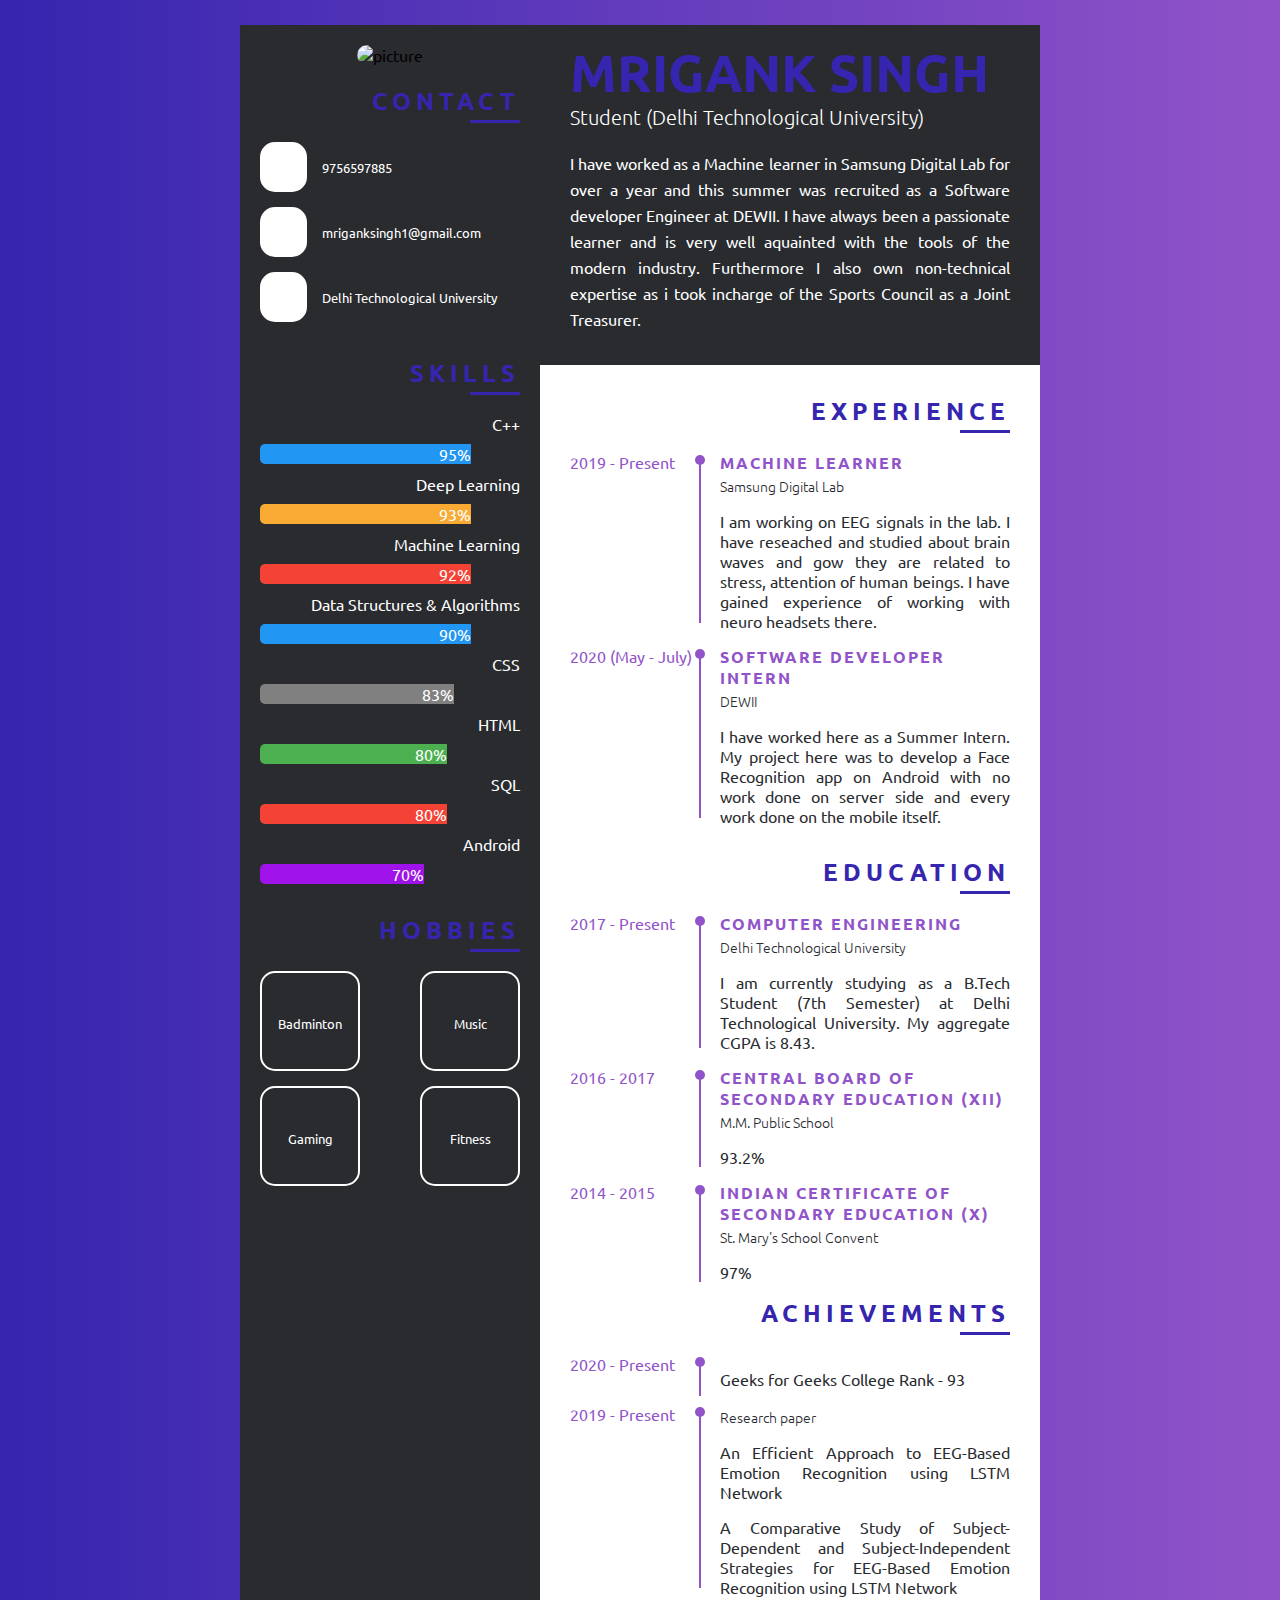
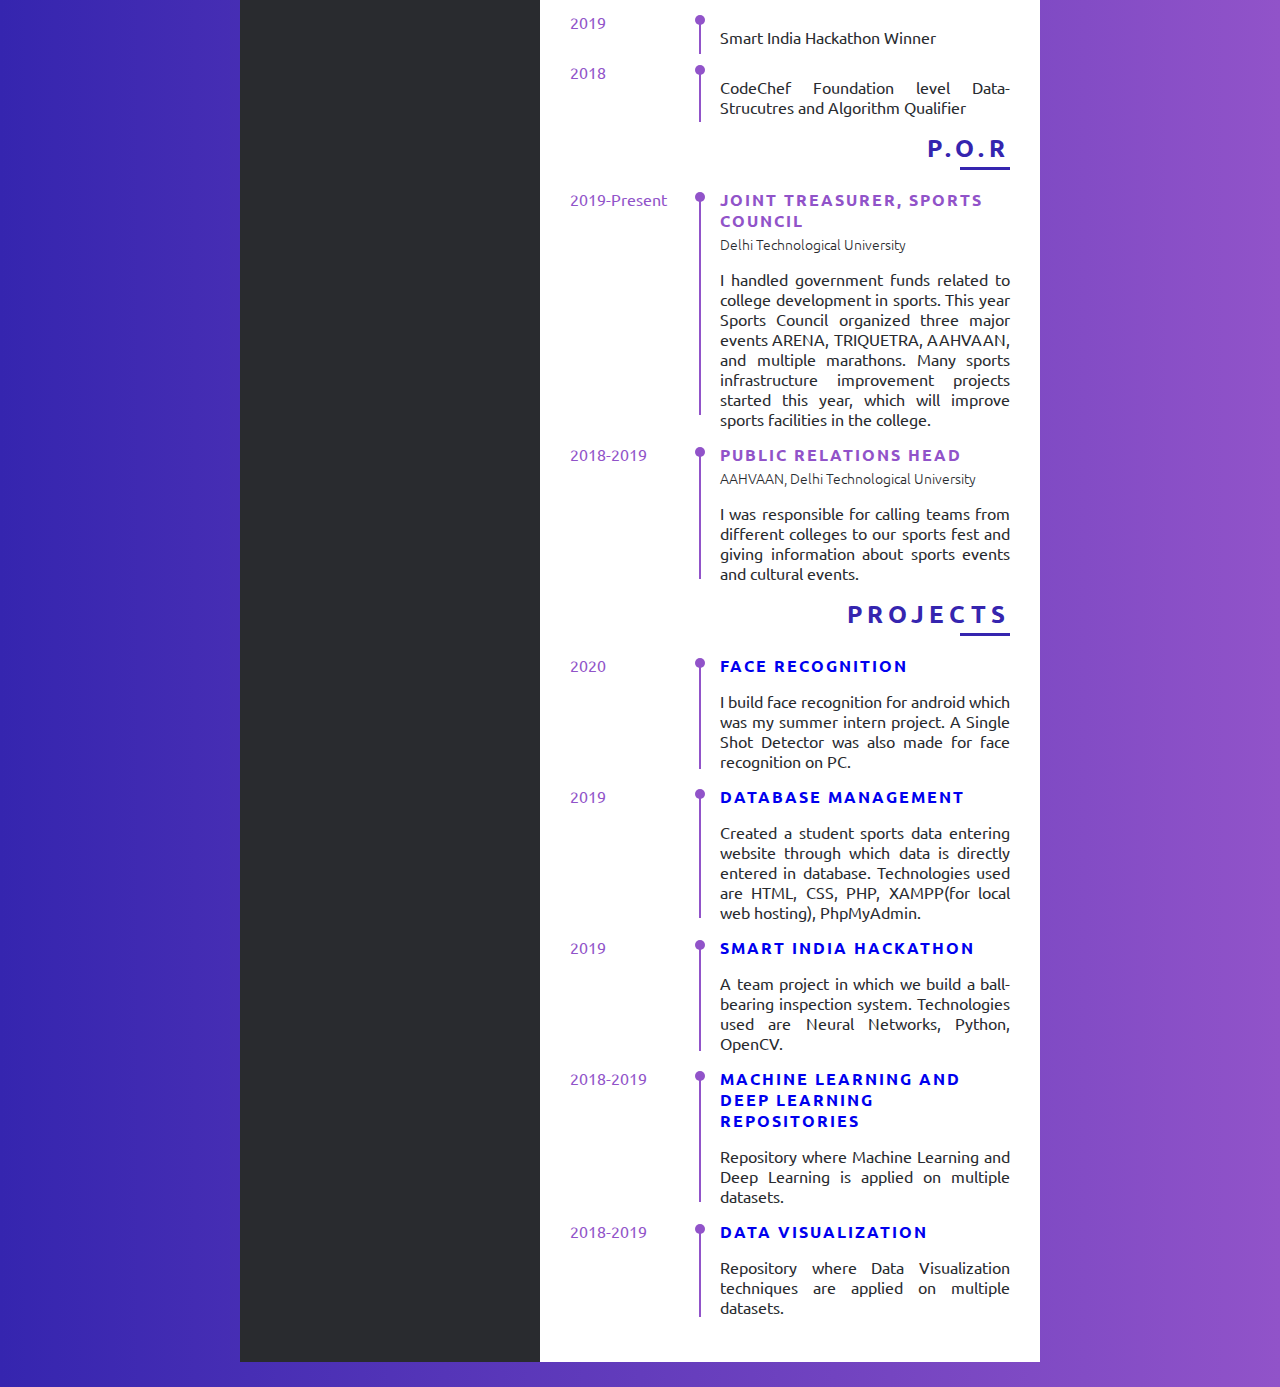
==== index.html @ e966a52c "change" ====
<!DOCTYPE html>
<html lang="en">
    <head>
        <meta charset="UTF-8">
        <title>Resume</title>
        <link rel="stylesheet" href="./css/styles.css">
        <script src="https://kit.fontawesome.com/b99e675b6e.js"></script>
    </head>
    <body>
        <div class="wrapper">
            <div class="resume">
                <div class="left">
                    <div class="img_holder">
                        <img src="images/pic.JPG" alt="picture">
                    </div>
                    <div class="contact_wrap pb">
                        <div class="title">
                            Contact
                        </div>
                        <div class="contact">
                            <ul>
                                <li>
                                    <div class="li_wrap">
                                        <div class="icon"><i class="fas fa-mobile-alt" aria-hidden="true"></i></div>
                                        <div class="text">9756597885</div>
                                    </div>
                                </li>
                                <li>
                                    <div class="li_wrap">
                                        <div class="icon"><i class="fas fa-envelope" aria-hidden="true"></i></div>
                                        <div class="text">mriganksingh1@gmail.com</div>
                                    </div>
                                </li>
                                <li>
                                    <div class="li_wrap">
                                        <div class="icon"><i class="fas fa-map-signs" aria-hidden="true"></i></div>
                                        <div class="text">Delhi Technological University</div>
                                    </div>
                                </li>
                            </ul>
                        </div>
                    </div>
                    <div class="skills_wrap pb">
                        <div class="title">
                            Skills
                        </div>
                        <div class="skills">
                            <p>C++</p>
                            <div class="container">
                                <div class="skills cpp">95%
                                </div>
                            </div>
                            <p>Deep Learning</p>
                            <div class="container">
                                <div class="skills dl">93%
                                </div>
                            </div>
                            <p>Machine Learning</p>
                            <div class="container">
                                <div class="skills ml">92%
                                </div>
                            </div>
                            <p>Data Structures & Algorithms</p>
                            <div class="container">
                                <div class="skills dsa">90%
                                </div>
                            </div>
                            <p>CSS</p>
                            <div class="container">
                                <div class="skills css">83%
                                </div>
                            </div>
                            <p>HTML</p>
                            <div class="container">
                                <div class="skills html">80%
                                </div>
                            </div>
                            <p>SQL</p>
                            <div class="container">
                                <div class="skills sql">80%
                                </div>
                            </div>
                            <p>Android</p>
                            <div class="container">
                                <div class="skills android">70%
                                </div>
                            </div>
                        </div>
                    </div>
                    <div class="hobbies_wrap pb">
                        <div class="title">
                            hobbies
                        </div>
                        <div class="hobbies">
                            <ul>
                                <li>
                                    <div class="li_wrap">
                                        <div class="icon"></div>
                                        <div class="text">Badminton</div>
                                    </div>
                                </li>
                                <li>
                                    <div class="li_wrap">
                                        <div class="icon"></div>
                                        <div class="text">Music</div>
                                    </div>
                                </li>
                                <li>
                                    <div class="li_wrap">
                                        <div class="icon"></div>
                                        <div class="text">Gaming</div>
                                    </div>
                                </li>
                                <li>
                                    <div class="li_wrap">
                                        <div class="icon"></div>
                                        <div class="text">Fitness</div>
                                    </div>
                                </li>
                            </ul>
                        </div>
                    </div>
                </div>
                <div class="right">
                    <div class="header">
                        <div class="name_role">
                            <div class="name">
                                Mrigank Singh
                            </div>
                            <div class="role">
                                Student (Delhi Technological University)
                            </div>
                        </div>
                        <div class="about">
                            I have worked as a Machine learner in Samsung Digital Lab for over a year and this summer was recruited as a Software developer Engineer at DEWII. I have always been a passionate learner and is very well aquainted with the tools of the modern industry. Furthermore I also own non-technical expertise as i took incharge of the Sports Council as a Joint Treasurer.
                        </div>
                    </div>
                    <div class="right_inner">
                        <div class="exp">
                            <div class="title">
                                experience
                            </div>
                            <div class="exp_wrap">
                                <ul>
                                    <li>
                                        <div class="li_wrap">
                                            <div class="date">
                                                2019 - Present
                                            </div>
                                            <div class="info">
                                                <p class="info_title">
                                                    Machine Learner
                                                </p>
                                                <p class="info_com">
                                                    Samsung Digital Lab
                                                </p>
                                                <p class="info_cont">
                                                    I am working on EEG signals in the lab. I have reseached and studied about brain waves and gow they are related to stress, attention of human beings. I have gained experience of working with neuro headsets there.
                                                </p>
                                            </div>
                                        </div>
                                    </li>
                                    <li>
                                        <div class="li_wrap">
                                            <div class="date">
                                                2020 (May - July)
                                            </div>
                                            <div class="info">
                                                <p class="info_title">
                                                    Software Developer Intern
                                                </p>
                                                <p class="info_com">
                                                    DEWII
                                                </p>
                                                <p class="info_cont">
                                                    I have worked here as a Summer Intern. My project here was to develop a Face Recognition app on Android with no work done on server side and every work done on the mobile itself.
                                                </p>
                                            </div>
                                        </div>
                                    </li>
                                </ul>
                            </div>
                        </div>
                        <div class="education">
                            <div class="title">
                                Education
                            </div>
                            <div class="education_wrap">
                                <ul>
                                    <li>
                                        <div class="li_wrap">
                                            <div class="date">
                                                2017 - Present
                                            </div>
                                            <div class="info">
                                                <p class="info_title">
                                                    Computer Engineering
                                                </p>
                                                <p class="info_com">
                                                    Delhi Technological University
                                                </p>
                                                <p class="info_cont">
                                                    I am currently studying as a B.Tech Student (7th Semester) at Delhi Technological University. My aggregate CGPA is 8.43.
                                                </p>
                                            </div>
                                        </div>
                                    </li>
                                    <li>
                                        <div class="li_wrap">
                                            <div class="date">
                                                2016 - 2017
                                            </div>
                                            <div class="info">
                                                <p class="info_title">
                                                    Central Board Of Secondary Education (XII)
                                                </p>
                                                <p class="info_com">
                                                    M.M. Public School
                                                </p>
                                                <p class="info_cont">
                                                    93.2%
                                                </p>
                                            </div>
                                        </div>
                                    </li>
                                    <li>
                                        <div class="li_wrap">
                                            <div class="date">
                                                2014 - 2015
                                            </div>
                                            <div class="info">
                                                <p class="info_title">
                                                    Indian Certificate of Secondary Education (X)
                                                </p>
                                                <p class="info_com">
                                                    St. Mary's School Convent
                                                </p>
                                                <p class="info_cont">
                                                    97%
                                                </p>
                                            </div>
                                        </div>
                                    </li>
                                </ul>
                            </div>
                        </div>
                        <div class="achievements">
                            <div class="title">
                                Achievements
                            </div>
                            <div class="achievements_wrap">
                                <ul>
                                    <li>
                                        <div class="li_wrap">
                                            <div class="date">
                                                2020 - Present
                                            </div>
                                            <div class="info">
                                                <p class="info_cont">
                                                    Geeks for Geeks College Rank - 93
                                                </p>
                                            </div>
                                        </div>
                                    </li>
                                    <li>
                                        <div class="li_wrap">
                                            <div class="date">
                                                2019 - Present
                                            </div>
                                            <div class="info">
                                                <p class="info_com">Research paper</p>
                                                <p class="info_cont">
                                                    An Efficient Approach to EEG-Based Emotion Recognition using LSTM Network
                                                </p>
                                                <p class="info_cont">
                                                    A Comparative Study of Subject-Dependent and Subject-Independent Strategies for EEG-Based Emotion Recognition using LSTM Network
                                                </p>
                                            </div>
                                        </div>
                                    </li>
                                    <li>
                                        <div class="li_wrap">
                                            <div class="date">
                                                2019
                                            </div>
                                            <div class="info">
                                                <p class="info_cont">
                                                    Smart India Hackathon Winner
                                                </p>
                                            </div>
                                        </div>
                                    </li>
                                    <li>
                                        <div class="li_wrap">
                                            <div class="date">
                                                2018
                                            </div>
                                            <div class="info">
                                                <p class="info_cont">
                                                    CodeChef Foundation level Data-Strucutres and Algorithm Qualifier
                                                </p>
                                            </div>
                                        </div>
                                    </li>
                                </ul>
                            </div>
                        </div>
                        <div class="por">
                            <div class="title">P.O.R</div>
                            <ul>
                                <li>
                                    <div class="li_wrap">
                                        <div class="date">
                                            2019-Present
                                        </div>
                                        <div class="info">
                                            <p class="info_title">Joint Treasurer, Sports Council</p>
                                            <p class="info_com">
                                                Delhi Technological University
                                            </p>
                                            <p class="info_cont">
                                                I handled government funds related to college development in sports. This year Sports Council organized three major events ARENA, TRIQUETRA, AAHVAAN, and multiple marathons. Many sports infrastructure improvement projects started this year, which will improve sports facilities in the college.
                                            </p>
                                        </div>
                                    </div>
                                </li>
                                <li>
                                    <div class="li_wrap">
                                        <div class="date">
                                            2018-2019
                                        </div>
                                        <div class="info">
                                            <p class="info_title">Public Relations Head</p>
                                            <p class="info_com">AAHVAAN, Delhi Technological University</p>
                                            <p class="info_cont">
                                                I was responsible for calling teams from different colleges to our sports fest and giving information about sports events and cultural events.
                                            </p>
                                        </div>
                                    </div>
                                </li>
                            </ul>
                        </div>
                        <div class="projects">
                            <div class="title">Projects</div>
                            <ul>
                                <li>
                                    <div class="li_wrap">
                                        <div class="date">
                                            2020
                                        </div>
                                        <div class="info">
                                            <p class="info_title">
                                                <a href="face.html" style="text-decoration: none;">Face recognition</a>
                                            </p>
                                            <p class="info_cont">
                                                 I build face recognition for android which was my summer intern project. A Single Shot Detector was also made for face recognition on PC.
                                            </p>
                                        </div>
                                    </div>
                                </li>
                                <li>
                                    <div class="li_wrap">
                                        <div class="date">
                                            2019
                                        </div>
                                        <div class="info">
                                            <p class="info_title">
                                                <a href="https://github.com/mriganksingh1/DBMS-Website" style="text-decoration: none;">Database Management</a>
                                            </p>
                                            <p class="info_cont">
                                                Created a student sports data entering website through which data is directly entered in database. Technologies used are HTML, CSS, PHP, XAMPP(for local web hosting), PhpMyAdmin.
                                            </p>
                                        </div>
                                    </div>
                                </li>
                                <li>
                                    <div class="li_wrap">
                                        <div class="date">
                                            2019
                                        </div>
                                        <div class="info">
                                            <p class="info_title">
                                                <a href="sih.html" style="text-decoration: none;">Smart India Hackathon</a>
                                            </p>
                                            <p class="info_cont">
                                                A team project in which we build a ball-bearing inspection system. Technologies used are Neural Networks, Python, OpenCV.
                                            </p>
                                        </div>
                                    </div>
                                </li>
                                <li>
                                    <div class="li_wrap">
                                        <div class="date">
                                            2018-2019
                                        </div>
                                        <div class="info">
                                            <p class="info_title">
                                                <a href="https://github.com/mriganksingh1/My-Machine-Learning-and-Deep-Learning-Projects" style="text-decoration: none;">Machine Learning and Deep Learning Repositories</a>
                                            </p>
                                            <p class="info_cont">
                                                Repository where Machine Learning and Deep Learning is applied on multiple datasets.
                                            </p>
                                        </div>
                                    </div>
                                </li>
                                <li>
                                    <div class="li_wrap">
                                        <div class="date">
                                            2018-2019
                                        </div>
                                        <div class="info">
                                            <p class="info_title">
                                                <a href="https://github.com/mriganksingh1/Data-Visualization-and-Analysis" style="text-decoration: none;">Data Visualization</a>
                                            </p>
                                            <p class="info_cont">
                                                Repository where Data Visualization techniques are applied on multiple datasets.
                                            </p>
                                        </div>
                                    </div>
                                </li>
                            </ul>
                        </div>
                    </div>
                </div>
            </div>
        </div>
    </body>
</html>
---- css/styles.css ----
@import url('https://fonts.googleapis.com/css2?family=Ubuntu:wght@300;400;700&display=swap');

*{
	margin: 0;
	padding: 0;
	list-style: none;
	box-sizing: border-box;
	font-family: 'Ubuntu', sans-serif;
}

body{
	background: linear-gradient(to right, #3525af, #9153c9);
}

.resume{
	width: 800px;
	background: #fff;
	margin: 25px auto;
	display: flex;
}

.left{
	background: #292b2f;
	width: 300px;
	padding: 0 20px;
}

.right{
	width: calc(100% - 300px);
}

.left .img_holder{
	text-align: center;
	padding: 20px 0;
}

.left .img_holder img{
	width: 200px;
	border-radius: 30px;
}

.pb{
	padding-bottom: 20px;
}

.title{
	font-size: 24px;
	font-weight: 700;
	text-transform: uppercase;
	letter-spacing: 5px;
	padding-bottom: 10px;
	color: #3525af;
	position: relative;
	text-align: right;
	margin-bottom: 15px;
}

.title:before{
	content: "";
	position: absolute;
	top: 35px;
	right: 0;
	width: 50px;
	height: 3px;
	background: #3525af;
}

.left .icon{
	font-size: 20px;
	color: #9153c9;
}

.left .text{
	color: #9153c9;
	text-transform: none;
	font-size: 13px;
}

.contact .li_wrap{
	display: flex;
	align-items: center;
	width: 100%;
	margin-bottom: 15px;
}

.contact .li_wrap .icon{
	width: 50px;
	height: 50px;
	background: #fff;
	border-radius: 15px;
	display: flex;
	align-items: center;
	justify-content: center;
	margin-right: 15px;
}

.contact .li_wrap .text{
	width: calc(100% - 50px);
	word-break: break-word;
    color: #fff;
}

.skills ul,
.hobbies ul{
	display: flex;
	flex-wrap: wrap;
	justify-content: space-between;
}

.hobbies .li_wrap{
	width: 100px;
	height: 100px;
	margin-bottom: 15px;
	border-radius: 15px;
	display: flex;
	flex-direction: column;
	align-items: center;
	justify-content: center;
}

.skills .li_wrap{
	background: #fff;
}

.skills .li_wrap .text,
.hobbies .li_wrap .text{
    margin-top: 5px;
    text-align: center;
}

.hobbies .li_wrap{
	border: 2px solid #fff;
}

.hobbies .li_wrap .icon,
.hobbies .li_wrap .text{
	color: #fff;
}

.hobbies .li_wrap:hover{
	background: #fff;
}

.hobbies .li_wrap:hover .icon,
.hobbies .li_wrap:hover .text{
	color: #9153c9;
}

.header{
	background: #292b2f;
	padding: 15px 30px;
	color: #fff;
	height: 340px;
}

.header .name{
	font-size: 52px;
	text-transform: uppercase;
	font-weight: 700;
	color: #3525af;
}

.header .role{
	font-weight: 300;
	font-size: 20px;
}

.header .about{
	margin-top: 20px;
    line-height: 26px;
    text-align: justify;
}

.right_inner{
	padding: 30px;
	color: #292b2f;
}

.right_inner .education{
	margin-top: 30px;
}

.right_inner .li_wrap{
	display: flex;
	margin-bottom: 15px;
}

.right_inner .li_wrap .date {
    width: 125px;
    color: #9153c9;
}

.right_inner .li_wrap .info{
	width: calc(100%  - 125px);
	padding-left: 25px;
	position: relative;
}

.right_inner .li_wrap .info_title{
	text-transform: uppercase;
	font-weight: 700;
	letter-spacing: 2px;
	color: #9153c9;
}

.right_inner .li_wrap .info_com{
	font-weight: 300;
	font-size: 14px;
	margin-top: 3px;
}

.right_inner .li_wrap .info_cont{
    margin-top: 15px;
    text-align: justify;
}

.right_inner .li_wrap .info:before{
	content: "";
	position: absolute;
	top: 3px;
	left: 0;
	width: 10px;
	height: 10px;
	background: #9153c9;
	border-radius: 50%;
}

.right_inner .li_wrap .info:after{
	content: "";
	position: absolute;
	top: 10px;
	left: 4px;
	width: 2px;
	height: 90%;
	background: #9153c9;
}

.container{
	width: 90%;
	padding-top: 10px;
	padding-bottom: 10px;
}
.skills {
	text-align: right;  
	color: white;
	border-radius: 5px;
	border-bottom-right-radius: 0px;
	border-top-right-radius: 0px; 
  }

  .html {width: 80%; background-color: #4CAF50;animation: html 4s;}
  .css {width: 83%; background-color: #808080;animation: css 4s;}
  .ml {width: 90%; background-color:#f44336;animation: ml 4s;}
  .dl {width: 90%; background-color:#F9AA33;animation: dl 4s;}
  .android {width: 70%; background-color: #9f12ea;animation: android 4s;}
  .dsa {width: 90%; background-color: #2196F3;animation: dsa 4s;}
  .cpp {width: 90%; background-color: #2196F3;animation: cpp 4s;}
  .sql {width: 80%; background-color: #f44336;animation: sql 4s;}

  @keyframes html{
	  0%{
		  width: 0%;
	  }
	  100%{
		  width: 80%;
	  }
  }
  @keyframes css{
	0%{
		width: 0%;
	}
	100%{
		width: 83%;
	}
}
@keyframes ml{
	0%{
		width: 0%;
	}
	100%{
		width: 90%;
	}
}
@keyframes dl{
	0%{
		width: 0%;
	}
	100%{
		width: 90%;
	}
}
@keyframes android{
	0%{
		width: 0%;
	}
	100%{
		width: 70%;
	}
}
@keyframes dsa{
	0%{
		width: 0%;
	}
	100%{
		width: 90%;
	}
}
@keyframes cpp{
	0%{
		width: 0%;
	}
	100%{
		width: 90%;
	}
}
@keyframes sql{
	0%{
		width: 0%;
	}
	100%{
		width: 80%;
	}
}
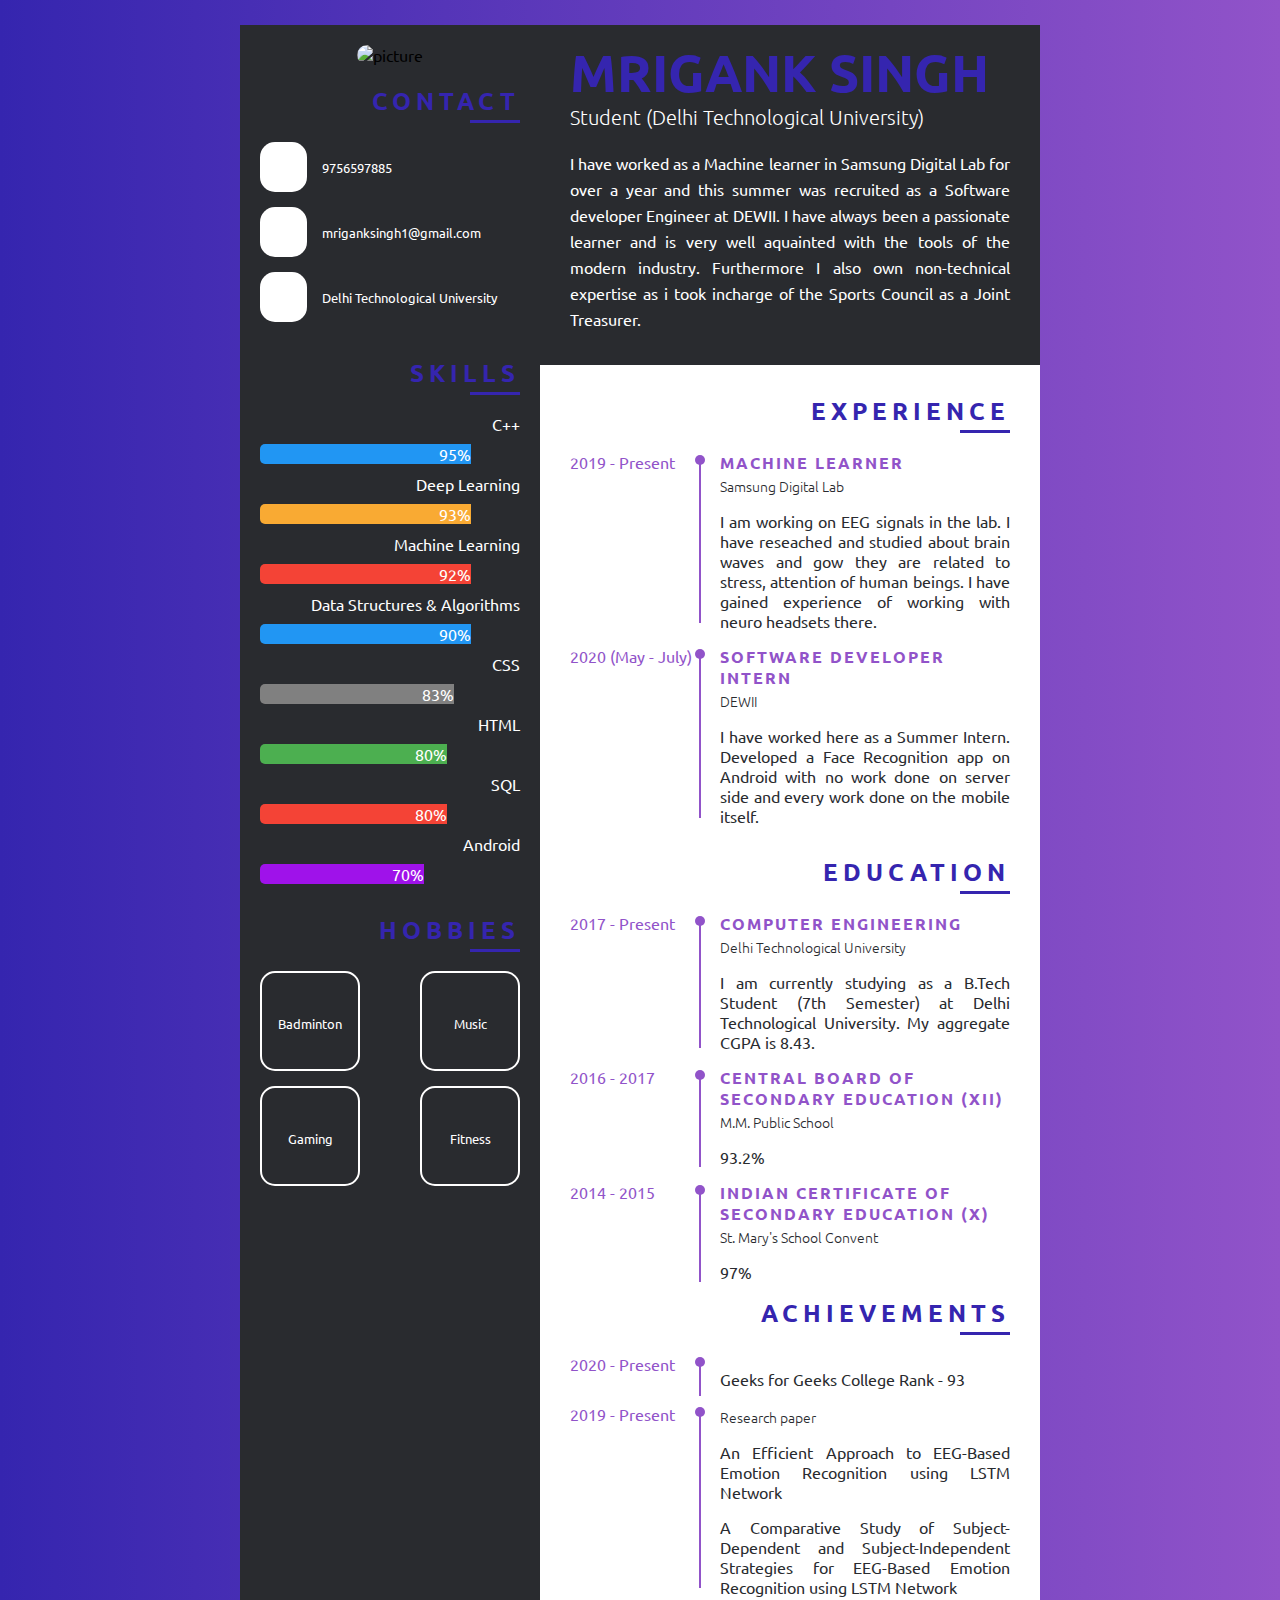
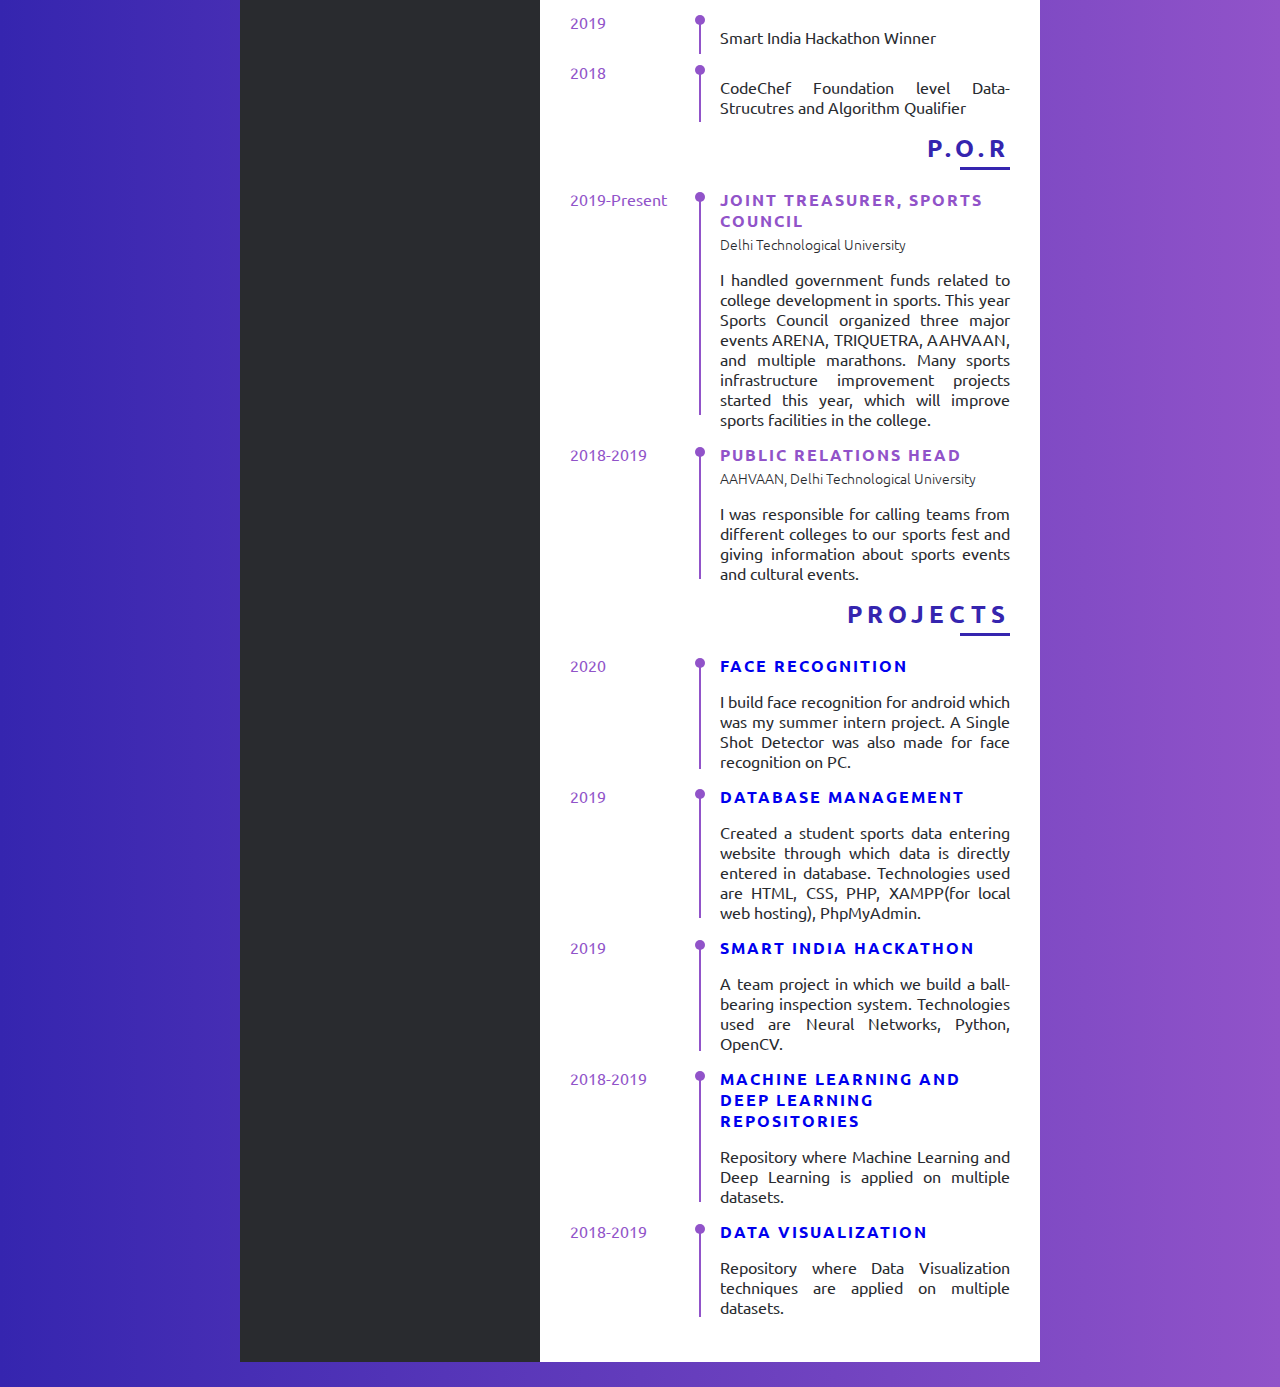
==== commit fcf9a27f: "change intern" ====
--- a/index.html
+++ b/index.html
@@ -173,7 +173,7 @@
                                                     DEWII
                                                 </p>
                                                 <p class="info_cont">
-                                                    I have worked here as a Summer Intern. My project here was to develop a Face Recognition app on Android with no work done on server side and every work done on the mobile itself.
+                                                    I have worked here as a Summer Intern. Developed a Face Recognition app on Android with no work done on server side and every work done on the mobile itself.
                                                 </p>
                                             </div>
                                         </div>
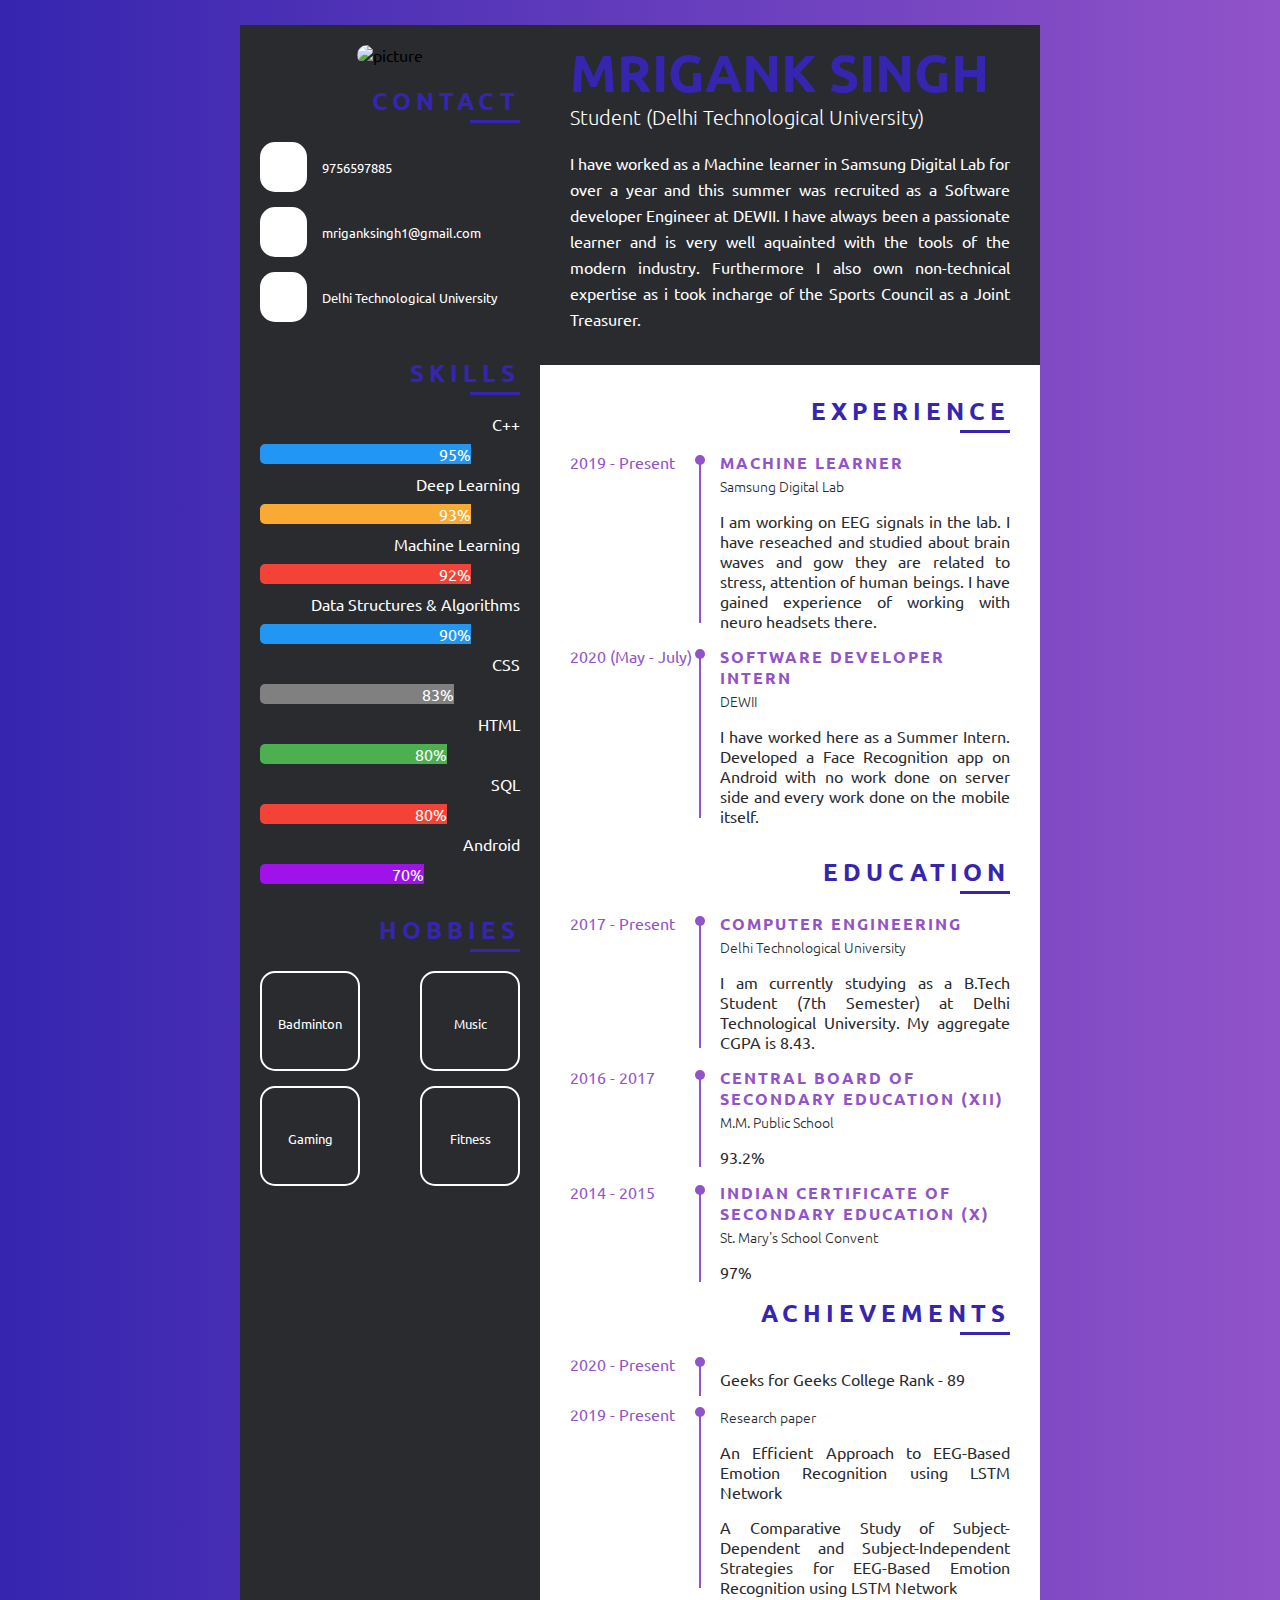
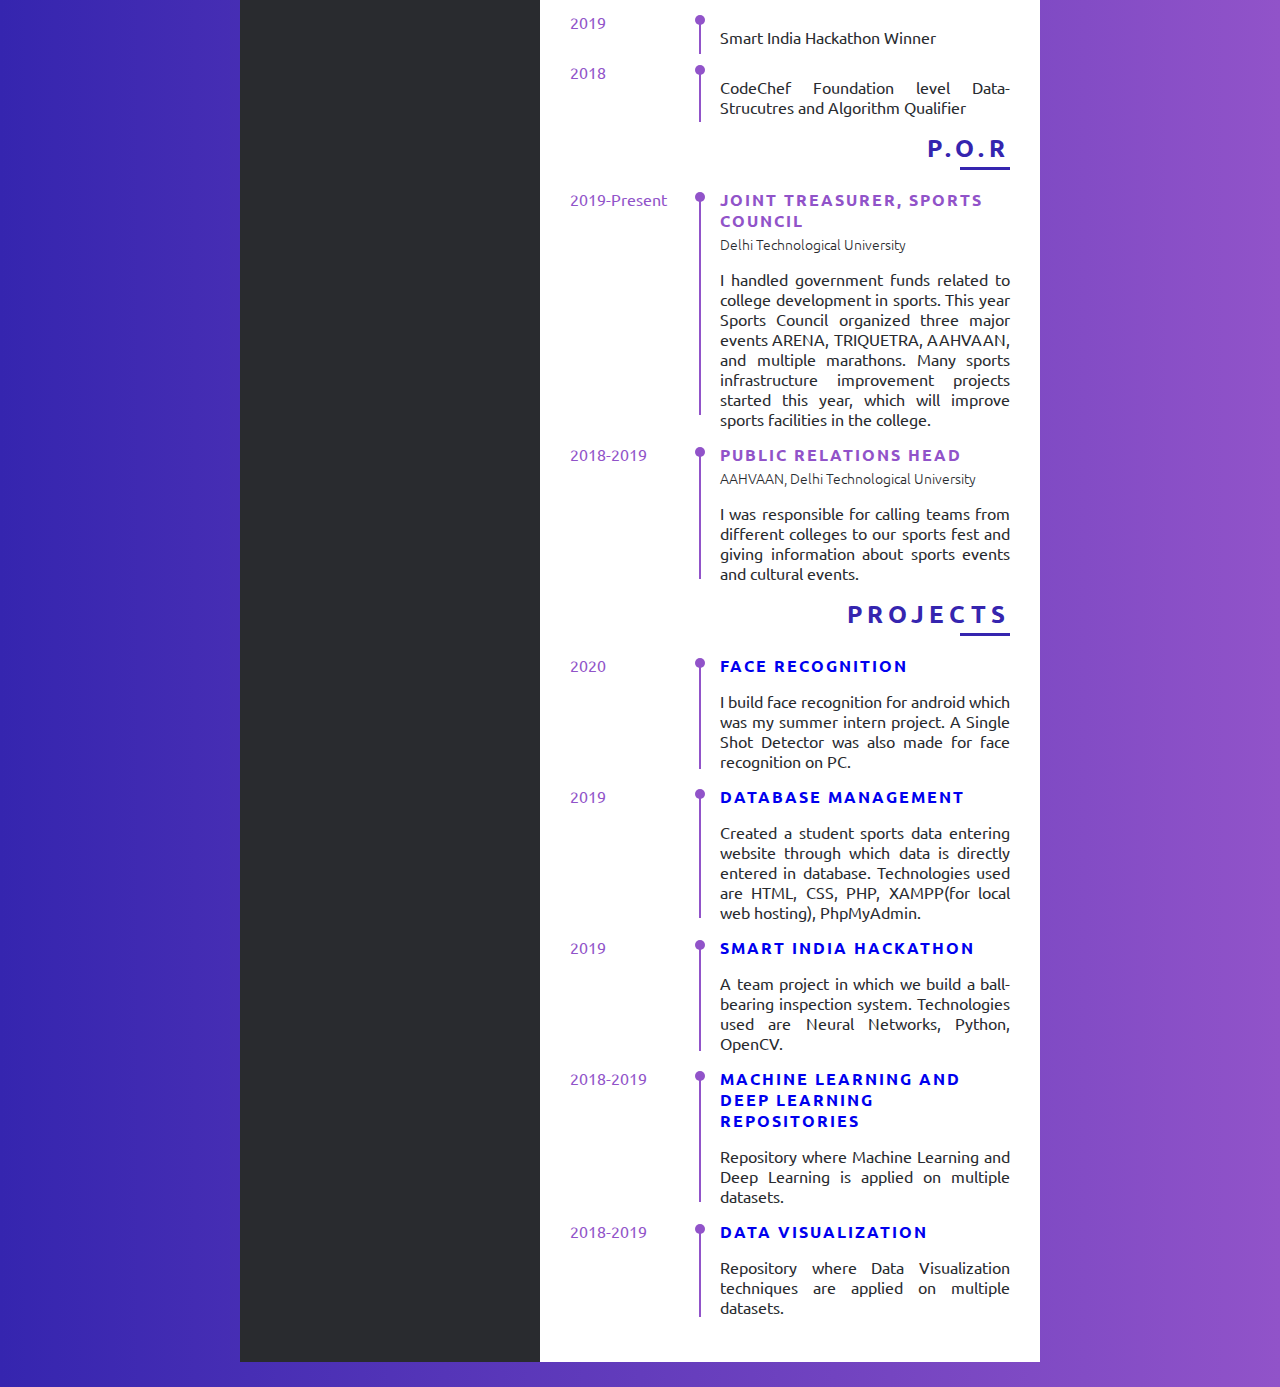
==== commit 68646a9a: "update rank" ====
--- a/index.html
+++ b/index.html
@@ -257,7 +257,7 @@
                                             </div>
                                             <div class="info">
                                                 <p class="info_cont">
-                                                    Geeks for Geeks College Rank - 93
+                                                    Geeks for Geeks College Rank - 89
                                                 </p>
                                             </div>
                                         </div>
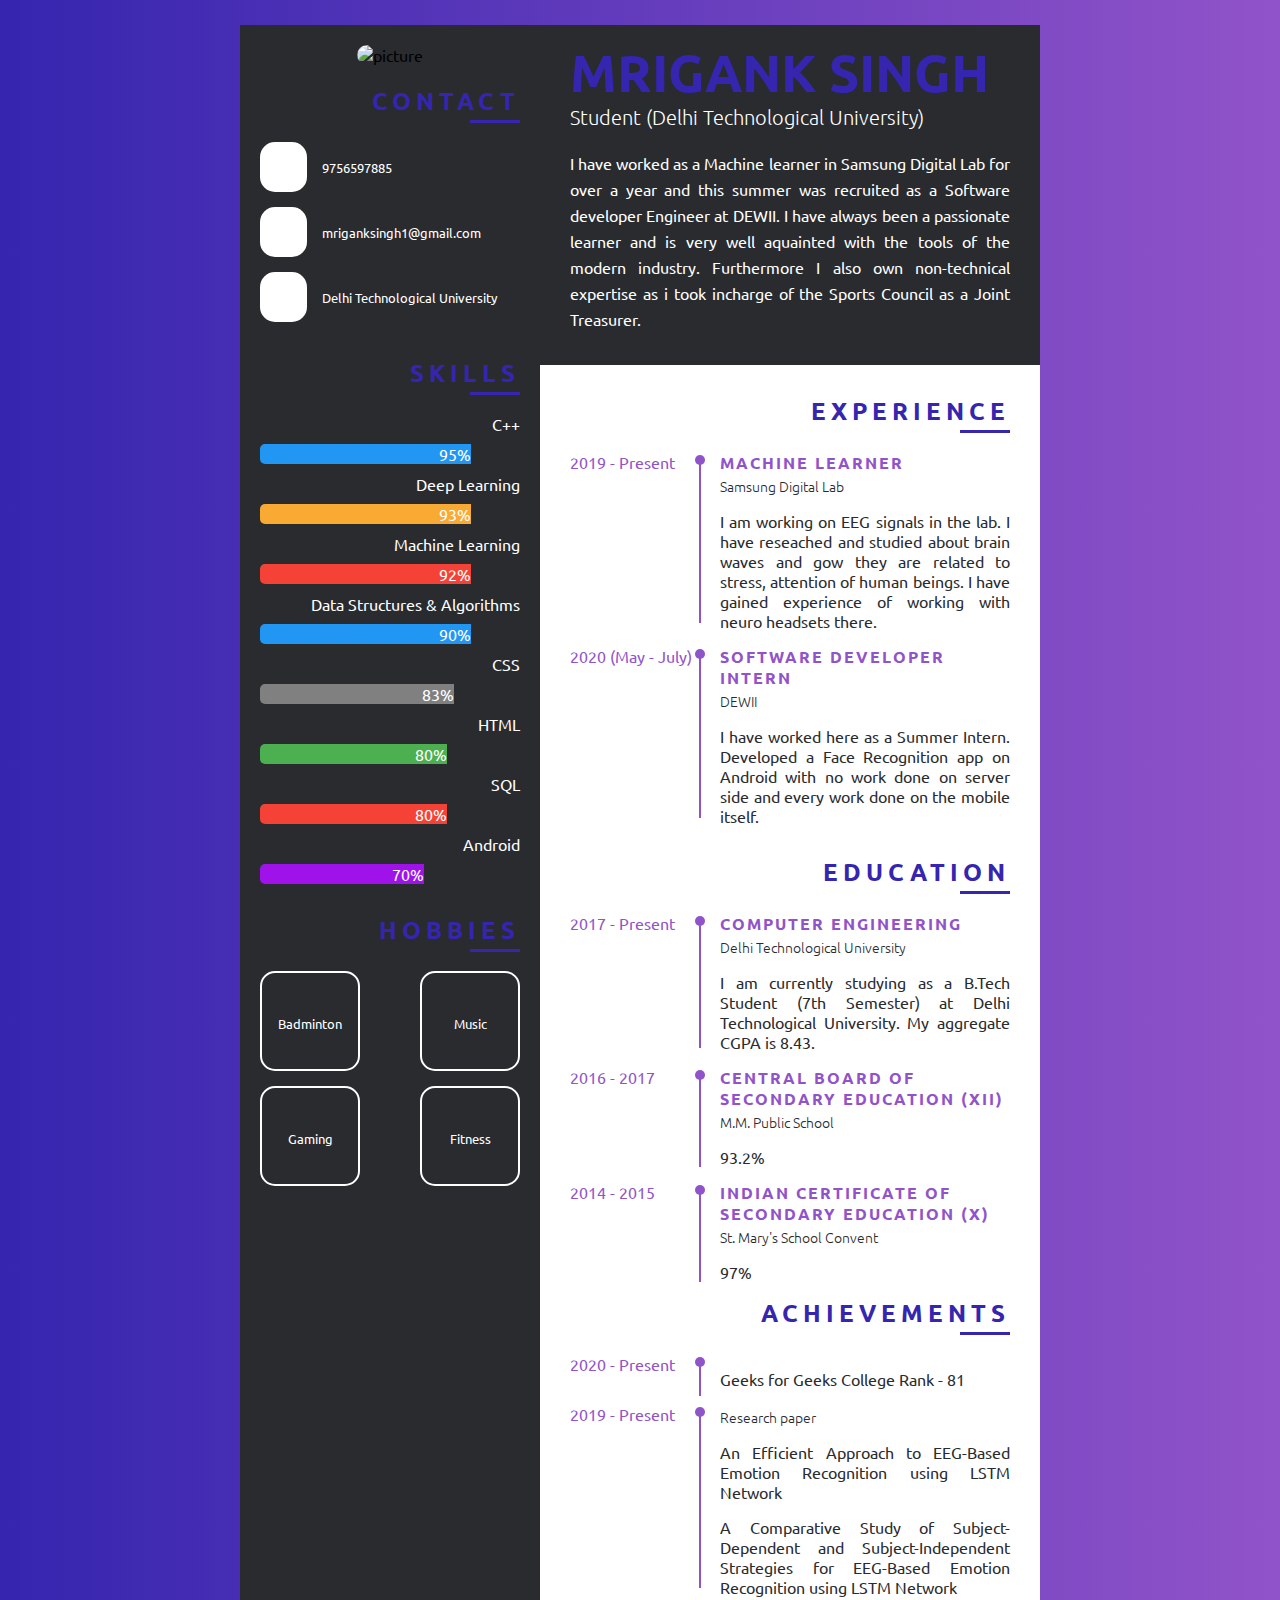
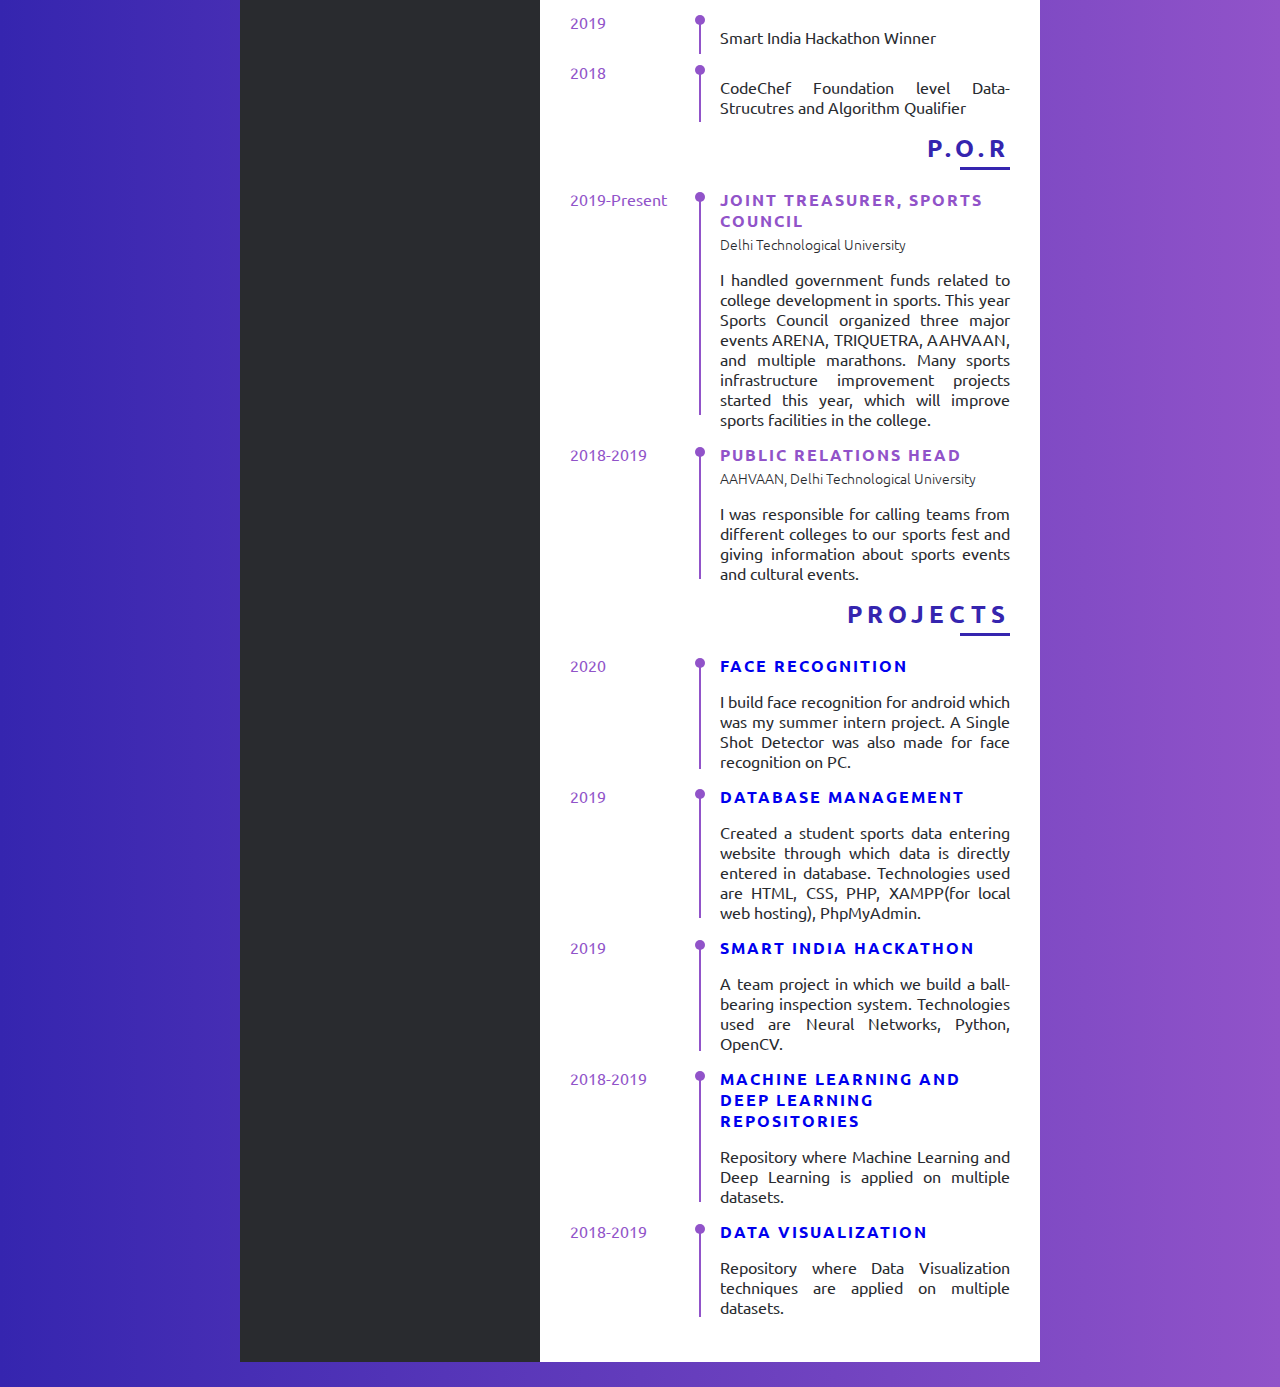
==== commit c9d3b72e: "rank update day 1" ====
--- a/index.html
+++ b/index.html
@@ -257,7 +257,7 @@
                                             </div>
                                             <div class="info">
                                                 <p class="info_cont">
-                                                    Geeks for Geeks College Rank - 89
+                                                    Geeks for Geeks College Rank - 81
                                                 </p>
                                             </div>
                                         </div>
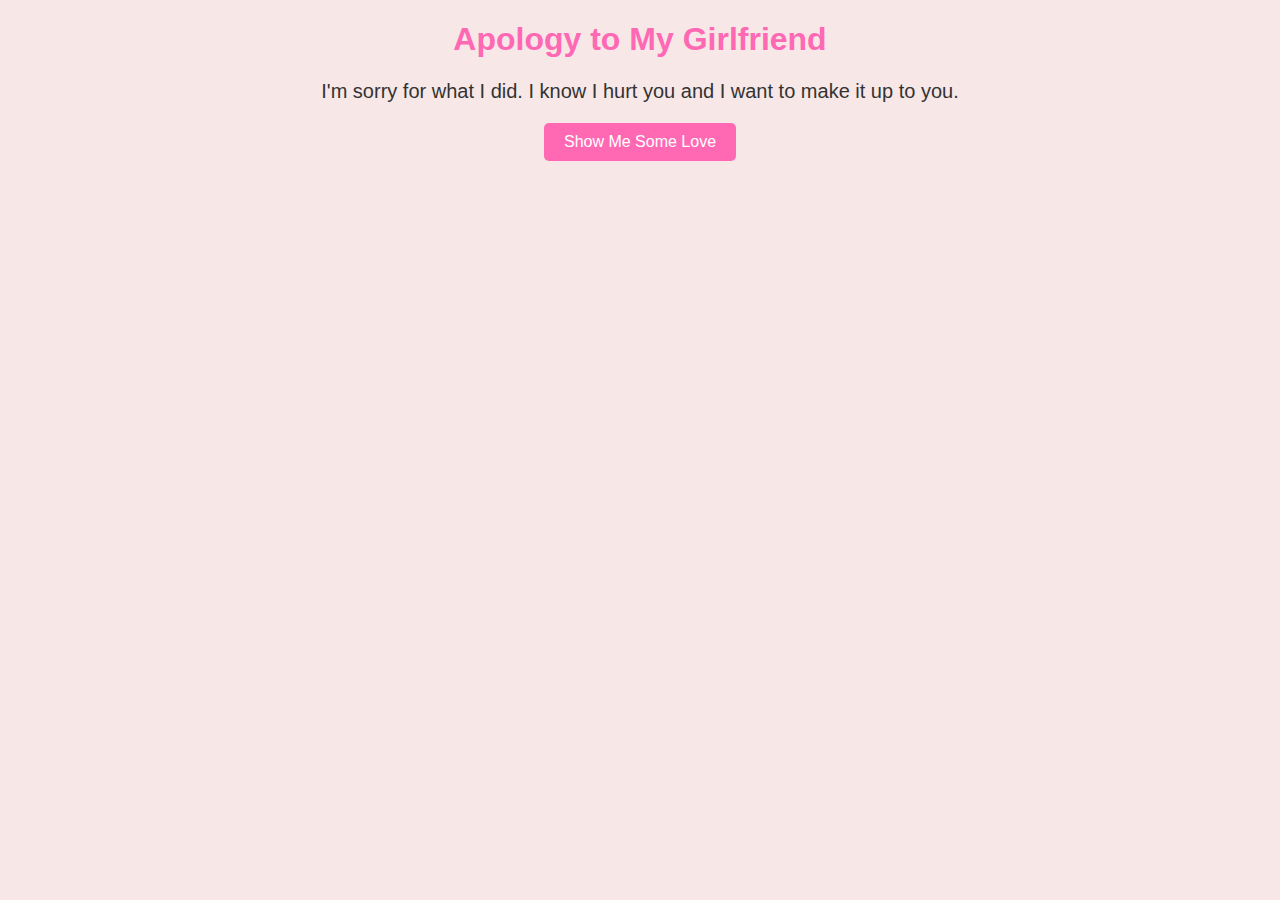
==== commit 7d5ff20c: "Update index.html" ====
--- a/index.html
+++ b/index.html
@@ -1,428 +1,78 @@
 <!DOCTYPE html>
-<html lang="en">
-    <head>
-        <meta charset="UTF-8">
-        <title>Resume</title>
-        <link rel="stylesheet" href="./css/styles.css">
-        <script src="https://kit.fontawesome.com/b99e675b6e.js"></script>
-    </head>
-    <body>
-        <div class="wrapper">
-            <div class="resume">
-                <div class="left">
-                    <div class="img_holder">
-                        <img src="images/pic.JPG" alt="picture">
-                    </div>
-                    <div class="contact_wrap pb">
-                        <div class="title">
-                            Contact
-                        </div>
-                        <div class="contact">
-                            <ul>
-                                <li>
-                                    <div class="li_wrap">
-                                        <div class="icon"><i class="fas fa-mobile-alt" aria-hidden="true"></i></div>
-                                        <div class="text">9756597885</div>
-                                    </div>
-                                </li>
-                                <li>
-                                    <div class="li_wrap">
-                                        <div class="icon"><i class="fas fa-envelope" aria-hidden="true"></i></div>
-                                        <div class="text">mriganksingh1@gmail.com</div>
-                                    </div>
-                                </li>
-                                <li>
-                                    <div class="li_wrap">
-                                        <div class="icon"><i class="fas fa-map-signs" aria-hidden="true"></i></div>
-                                        <div class="text">Delhi Technological University</div>
-                                    </div>
-                                </li>
-                            </ul>
-                        </div>
-                    </div>
-                    <div class="skills_wrap pb">
-                        <div class="title">
-                            Skills
-                        </div>
-                        <div class="skills">
-                            <p>C++</p>
-                            <div class="container">
-                                <div class="skills cpp">95%
-                                </div>
-                            </div>
-                            <p>Deep Learning</p>
-                            <div class="container">
-                                <div class="skills dl">93%
-                                </div>
-                            </div>
-                            <p>Machine Learning</p>
-                            <div class="container">
-                                <div class="skills ml">92%
-                                </div>
-                            </div>
-                            <p>Data Structures & Algorithms</p>
-                            <div class="container">
-                                <div class="skills dsa">90%
-                                </div>
-                            </div>
-                            <p>CSS</p>
-                            <div class="container">
-                                <div class="skills css">83%
-                                </div>
-                            </div>
-                            <p>HTML</p>
-                            <div class="container">
-                                <div class="skills html">80%
-                                </div>
-                            </div>
-                            <p>SQL</p>
-                            <div class="container">
-                                <div class="skills sql">80%
-                                </div>
-                            </div>
-                            <p>Android</p>
-                            <div class="container">
-                                <div class="skills android">70%
-                                </div>
-                            </div>
-                        </div>
-                    </div>
-                    <div class="hobbies_wrap pb">
-                        <div class="title">
-                            hobbies
-                        </div>
-                        <div class="hobbies">
-                            <ul>
-                                <li>
-                                    <div class="li_wrap">
-                                        <div class="icon"></div>
-                                        <div class="text">Badminton</div>
-                                    </div>
-                                </li>
-                                <li>
-                                    <div class="li_wrap">
-                                        <div class="icon"></div>
-                                        <div class="text">Music</div>
-                                    </div>
-                                </li>
-                                <li>
-                                    <div class="li_wrap">
-                                        <div class="icon"></div>
-                                        <div class="text">Gaming</div>
-                                    </div>
-                                </li>
-                                <li>
-                                    <div class="li_wrap">
-                                        <div class="icon"></div>
-                                        <div class="text">Fitness</div>
-                                    </div>
-                                </li>
-                            </ul>
-                        </div>
-                    </div>
-                </div>
-                <div class="right">
-                    <div class="header">
-                        <div class="name_role">
-                            <div class="name">
-                                Mrigank Singh
-                            </div>
-                            <div class="role">
-                                Student (Delhi Technological University)
-                            </div>
-                        </div>
-                        <div class="about">
-                            I have worked as a Machine learner in Samsung Digital Lab for over a year and this summer was recruited as a Software developer Engineer at DEWII. I have always been a passionate learner and is very well aquainted with the tools of the modern industry. Furthermore I also own non-technical expertise as i took incharge of the Sports Council as a Joint Treasurer.
-                        </div>
-                    </div>
-                    <div class="right_inner">
-                        <div class="exp">
-                            <div class="title">
-                                experience
-                            </div>
-                            <div class="exp_wrap">
-                                <ul>
-                                    <li>
-                                        <div class="li_wrap">
-                                            <div class="date">
-                                                2019 - Present
-                                            </div>
-                                            <div class="info">
-                                                <p class="info_title">
-                                                    Machine Learner
-                                                </p>
-                                                <p class="info_com">
-                                                    Samsung Digital Lab
-                                                </p>
-                                                <p class="info_cont">
-                                                    I am working on EEG signals in the lab. I have reseached and studied about brain waves and gow they are related to stress, attention of human beings. I have gained experience of working with neuro headsets there.
-                                                </p>
-                                            </div>
-                                        </div>
-                                    </li>
-                                    <li>
-                                        <div class="li_wrap">
-                                            <div class="date">
-                                                2020 (May - July)
-                                            </div>
-                                            <div class="info">
-                                                <p class="info_title">
-                                                    Software Developer Intern
-                                                </p>
-                                                <p class="info_com">
-                                                    DEWII
-                                                </p>
-                                                <p class="info_cont">
-                                                    I have worked here as a Summer Intern. Developed a Face Recognition app on Android with no work done on server side and every work done on the mobile itself.
-                                                </p>
-                                            </div>
-                                        </div>
-                                    </li>
-                                </ul>
-                            </div>
-                        </div>
-                        <div class="education">
-                            <div class="title">
-                                Education
-                            </div>
-                            <div class="education_wrap">
-                                <ul>
-                                    <li>
-                                        <div class="li_wrap">
-                                            <div class="date">
-                                                2017 - Present
-                                            </div>
-                                            <div class="info">
-                                                <p class="info_title">
-                                                    Computer Engineering
-                                                </p>
-                                                <p class="info_com">
-                                                    Delhi Technological University
-                                                </p>
-                                                <p class="info_cont">
-                                                    I am currently studying as a B.Tech Student (7th Semester) at Delhi Technological University. My aggregate CGPA is 8.43.
-                                                </p>
-                                            </div>
-                                        </div>
-                                    </li>
-                                    <li>
-                                        <div class="li_wrap">
-                                            <div class="date">
-                                                2016 - 2017
-                                            </div>
-                                            <div class="info">
-                                                <p class="info_title">
-                                                    Central Board Of Secondary Education (XII)
-                                                </p>
-                                                <p class="info_com">
-                                                    M.M. Public School
-                                                </p>
-                                                <p class="info_cont">
-                                                    93.2%
-                                                </p>
-                                            </div>
-                                        </div>
-                                    </li>
-                                    <li>
-                                        <div class="li_wrap">
-                                            <div class="date">
-                                                2014 - 2015
-                                            </div>
-                                            <div class="info">
-                                                <p class="info_title">
-                                                    Indian Certificate of Secondary Education (X)
-                                                </p>
-                                                <p class="info_com">
-                                                    St. Mary's School Convent
-                                                </p>
-                                                <p class="info_cont">
-                                                    97%
-                                                </p>
-                                            </div>
-                                        </div>
-                                    </li>
-                                </ul>
-                            </div>
-                        </div>
-                        <div class="achievements">
-                            <div class="title">
-                                Achievements
-                            </div>
-                            <div class="achievements_wrap">
-                                <ul>
-                                    <li>
-                                        <div class="li_wrap">
-                                            <div class="date">
-                                                2020 - Present
-                                            </div>
-                                            <div class="info">
-                                                <p class="info_cont">
-                                                    Geeks for Geeks College Rank - 81
-                                                </p>
-                                            </div>
-                                        </div>
-                                    </li>
-                                    <li>
-                                        <div class="li_wrap">
-                                            <div class="date">
-                                                2019 - Present
-                                            </div>
-                                            <div class="info">
-                                                <p class="info_com">Research paper</p>
-                                                <p class="info_cont">
-                                                    An Efficient Approach to EEG-Based Emotion Recognition using LSTM Network
-                                                </p>
-                                                <p class="info_cont">
-                                                    A Comparative Study of Subject-Dependent and Subject-Independent Strategies for EEG-Based Emotion Recognition using LSTM Network
-                                                </p>
-                                            </div>
-                                        </div>
-                                    </li>
-                                    <li>
-                                        <div class="li_wrap">
-                                            <div class="date">
-                                                2019
-                                            </div>
-                                            <div class="info">
-                                                <p class="info_cont">
-                                                    Smart India Hackathon Winner
-                                                </p>
-                                            </div>
-                                        </div>
-                                    </li>
-                                    <li>
-                                        <div class="li_wrap">
-                                            <div class="date">
-                                                2018
-                                            </div>
-                                            <div class="info">
-                                                <p class="info_cont">
-                                                    CodeChef Foundation level Data-Strucutres and Algorithm Qualifier
-                                                </p>
-                                            </div>
-                                        </div>
-                                    </li>
-                                </ul>
-                            </div>
-                        </div>
-                        <div class="por">
-                            <div class="title">P.O.R</div>
-                            <ul>
-                                <li>
-                                    <div class="li_wrap">
-                                        <div class="date">
-                                            2019-Present
-                                        </div>
-                                        <div class="info">
-                                            <p class="info_title">Joint Treasurer, Sports Council</p>
-                                            <p class="info_com">
-                                                Delhi Technological University
-                                            </p>
-                                            <p class="info_cont">
-                                                I handled government funds related to college development in sports. This year Sports Council organized three major events ARENA, TRIQUETRA, AAHVAAN, and multiple marathons. Many sports infrastructure improvement projects started this year, which will improve sports facilities in the college.
-                                            </p>
-                                        </div>
-                                    </div>
-                                </li>
-                                <li>
-                                    <div class="li_wrap">
-                                        <div class="date">
-                                            2018-2019
-                                        </div>
-                                        <div class="info">
-                                            <p class="info_title">Public Relations Head</p>
-                                            <p class="info_com">AAHVAAN, Delhi Technological University</p>
-                                            <p class="info_cont">
-                                                I was responsible for calling teams from different colleges to our sports fest and giving information about sports events and cultural events.
-                                            </p>
-                                        </div>
-                                    </div>
-                                </li>
-                            </ul>
-                        </div>
-                        <div class="projects">
-                            <div class="title">Projects</div>
-                            <ul>
-                                <li>
-                                    <div class="li_wrap">
-                                        <div class="date">
-                                            2020
-                                        </div>
-                                        <div class="info">
-                                            <p class="info_title">
-                                                <a href="face.html" style="text-decoration: none;">Face recognition</a>
-                                            </p>
-                                            <p class="info_cont">
-                                                 I build face recognition for android which was my summer intern project. A Single Shot Detector was also made for face recognition on PC.
-                                            </p>
-                                        </div>
-                                    </div>
-                                </li>
-                                <li>
-                                    <div class="li_wrap">
-                                        <div class="date">
-                                            2019
-                                        </div>
-                                        <div class="info">
-                                            <p class="info_title">
-                                                <a href="https://github.com/mriganksingh1/DBMS-Website" style="text-decoration: none;">Database Management</a>
-                                            </p>
-                                            <p class="info_cont">
-                                                Created a student sports data entering website through which data is directly entered in database. Technologies used are HTML, CSS, PHP, XAMPP(for local web hosting), PhpMyAdmin.
-                                            </p>
-                                        </div>
-                                    </div>
-                                </li>
-                                <li>
-                                    <div class="li_wrap">
-                                        <div class="date">
-                                            2019
-                                        </div>
-                                        <div class="info">
-                                            <p class="info_title">
-                                                <a href="sih.html" style="text-decoration: none;">Smart India Hackathon</a>
-                                            </p>
-                                            <p class="info_cont">
-                                                A team project in which we build a ball-bearing inspection system. Technologies used are Neural Networks, Python, OpenCV.
-                                            </p>
-                                        </div>
-                                    </div>
-                                </li>
-                                <li>
-                                    <div class="li_wrap">
-                                        <div class="date">
-                                            2018-2019
-                                        </div>
-                                        <div class="info">
-                                            <p class="info_title">
-                                                <a href="https://github.com/mriganksingh1/My-Machine-Learning-and-Deep-Learning-Projects" style="text-decoration: none;">Machine Learning and Deep Learning Repositories</a>
-                                            </p>
-                                            <p class="info_cont">
-                                                Repository where Machine Learning and Deep Learning is applied on multiple datasets.
-                                            </p>
-                                        </div>
-                                    </div>
-                                </li>
-                                <li>
-                                    <div class="li_wrap">
-                                        <div class="date">
-                                            2018-2019
-                                        </div>
-                                        <div class="info">
-                                            <p class="info_title">
-                                                <a href="https://github.com/mriganksingh1/Data-Visualization-and-Analysis" style="text-decoration: none;">Data Visualization</a>
-                                            </p>
-                                            <p class="info_cont">
-                                                Repository where Data Visualization techniques are applied on multiple datasets.
-                                            </p>
-                                        </div>
-                                    </div>
-                                </li>
-                            </ul>
-                        </div>
-                    </div>
-                </div>
-            </div>
-        </div>
-    </body>
-</html>+<html>
+  <head>
+    <title>Apology to My Girlfriend</title>
+    <style>
+      body {
+        font-family: Arial, sans-serif;
+        background-color: #f7e7e7;
+      }
+      h1 {
+        text-align: center;
+        color: #ff69b4;
+      }
+      p {
+        text-align: center;
+        font-size: 20px;
+        color: #333333;
+      }
+      button {
+        display: block;
+        margin: 0 auto;
+        background-color: #ff69b4;
+        border: none;
+        color: white;
+        padding: 10px 20px;
+        font-size: 16px;
+        border-radius: 5px;
+        cursor: pointer;
+      }
+      button:hover {
+        background-color: #ff4f9d;
+      }
+      #love {
+        margin-top: 30px;
+        text-align: center;
+      }
+      #love span {
+        font-size: 80px;
+        color: #ff69b4;
+        opacity: 0;
+        animation: fadeIn 2s ease forwards;
+      }
+      #love p {
+        font-size: 24px;
+        color: #333333;
+      }
+      @keyframes fadeIn {
+        from {
+          opacity: 0;
+        }
+        to {
+          opacity: 1;
+        }
+      }
+    </style>
+  </head>
+  <body>
+    <h1>Apology to My Girlfriend</h1>
+    <p>I'm sorry for what I did. I know I hurt you and I want to make it up to you.</p>
+    <button onclick="showLove()">Show Me Some Love</button>
+    <div id="love"></div>
+
+    <script>
+      function showLove() {
+        var loveText = "";
+        for (var i = 0; i < 100; i++) {
+          loveText += "I love you ";
+        }
+        var loveEl = document.createElement('div');
+        loveEl.innerHTML = '<span>&#10084;</span><p style="opacity: 0;">' + loveText + '</p>';
+        document.getElementById("love").appendChild(loveEl);
+        setTimeout(function () {
+          document.querySelector("#love p").style.opacity = 1;
+        }, 500);
+      }
+    </script>
+  </body>
+</html>
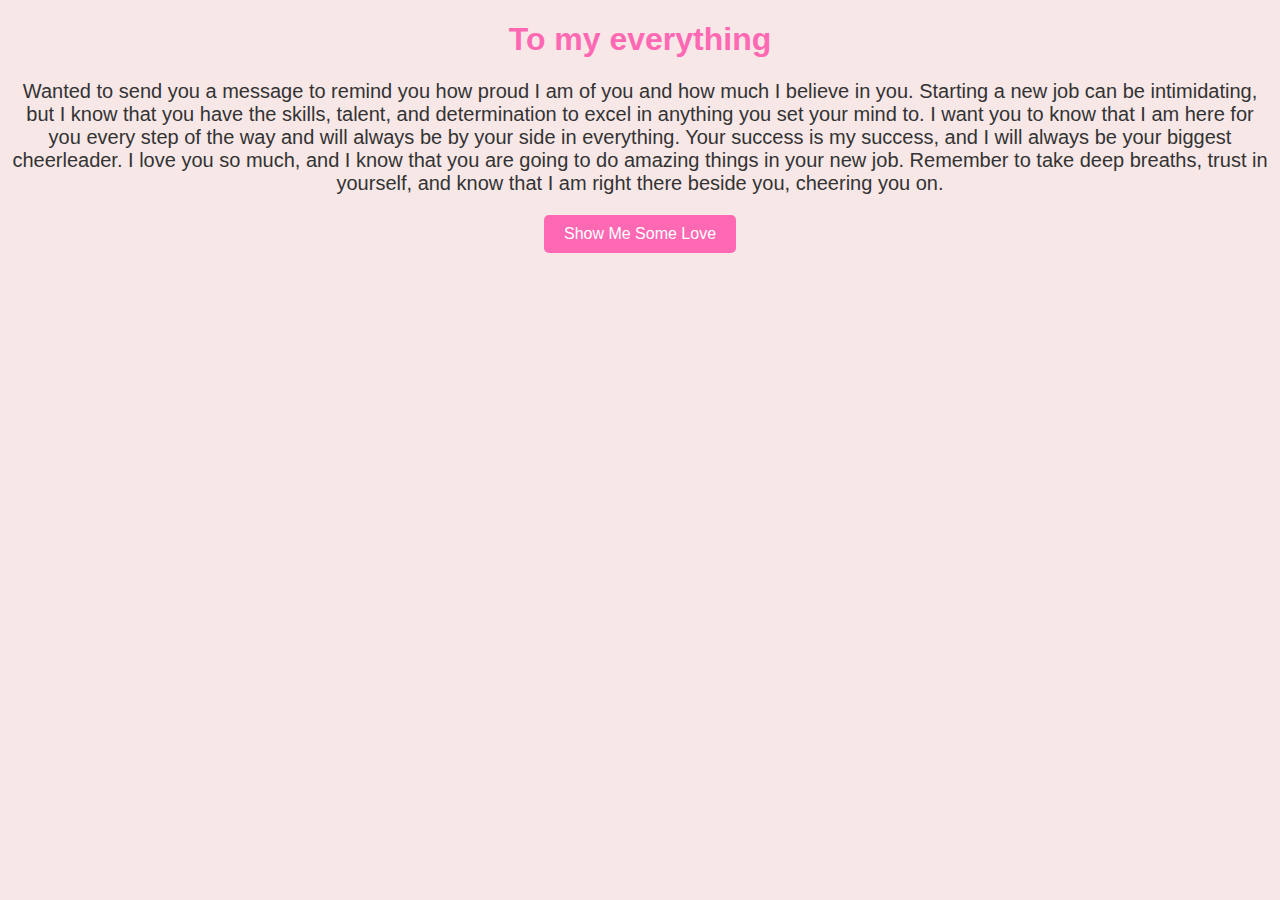
==== commit 73f0b1fb: "Update index.html" ====
--- a/index.html
+++ b/index.html
@@ -55,15 +55,19 @@
     </style>
   </head>
   <body>
-    <h1>Apology to My Girlfriend</h1>
-    <p>I'm sorry for what I did. I know I hurt you and I want to make it up to you.</p>
+    <h1>To my everything</h1>
+    <p>Wanted to send you a message to remind you how proud I am of you and how much I believe in you. Starting a new job can be 
+      intimidating, but I know that you have the skills, talent, and determination to excel in anything you set your mind to. I 
+      want you to know that I am here for you every step of the way and will always be by your side in everything. Your success 
+      is my success, and I will always be your biggest cheerleader. I love you so much, and I know that you are going to do amazing 
+      things in your new job. Remember to take deep breaths, trust in yourself, and know that I am right there beside you, cheering you on.</p>
     <button onclick="showLove()">Show Me Some Love</button>
     <div id="love"></div>
 
     <script>
       function showLove() {
         var loveText = "";
-        for (var i = 0; i < 100; i++) {
+        for (var i = 0; i < 3000; i++) {
           loveText += "I love you ";
         }
         var loveEl = document.createElement('div');
